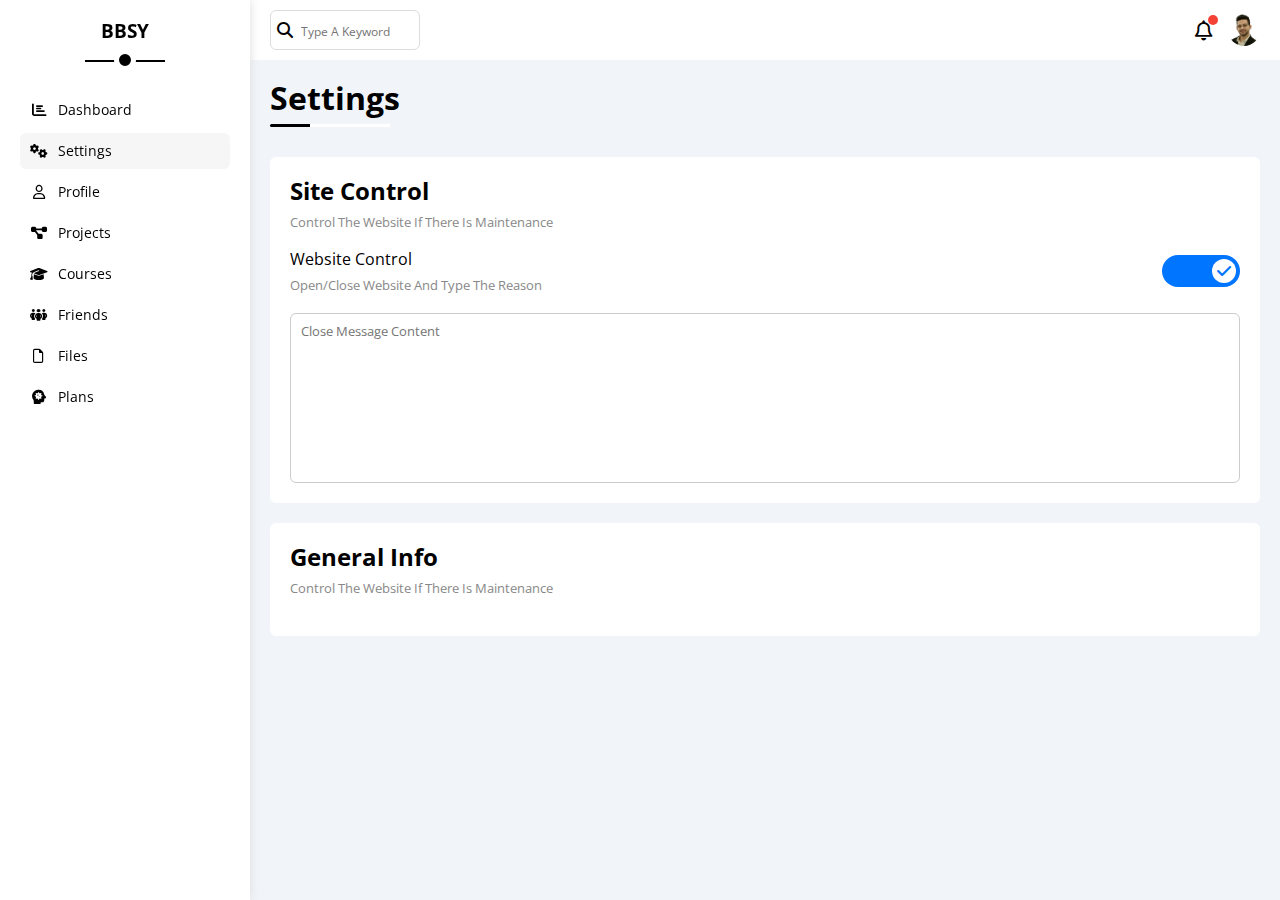
==== settings.html @ 74d94eee "Upload" ====
<html lang="en">

<head>
    <meta charset="UTF-8">
    <meta name="viewport" content="width=device-width, initial-scale=1.0">
    <!-- Render All Elements Normally-->
    <link rel="stylesheet" href="CSS/Normalize.css">
    <!-- Framework File-->
    <link rel="stylesheet" href="CSS/framework.css">
    <!-- Font Awesome Library-->
    <link rel="stylesheet" href="CSS/all.min.css">
    <!-- Main Template CSS File -->
    <link rel="stylesheet" href="CSS/Style.css">
    <!-- Google Font -->
    <link rel="preconnect" href="https://fonts.googleapis.com">
    <link rel="preconnect" href="https://fonts.gstatic.com" crossorigin>
    <link href="https://fonts.googleapis.com/css2?family=Open+Sans:wght@300;400;700;800&display=swap" rel="stylesheet">
    <title>Dashboard</title>
</head>

<body>
    <div class="page dis-flex">
        <div class="sidebar bg-white pad-20 pos-fixed">
            <h3 class="txt-c mt-0 pos-rel">BBSY</h3>
            <ul>
                <li>
                    <a href="index.html" class="dis-flex align-center fs-14 c-black rad-6 pad-10">
                        <i class="fa-solid fa-chart-bar fa-fw"></i>
                        <span>Dashboard</span>
                    </a>
                </li>
                <li>
                    <a href="settings.html" class="active dis-flex align-center fs-14 c-black rad-6 pad-10">
                        <i class="fa-solid fa-gears fa-fw"></i>
                        <span>Settings</span>
                    </a>
                </li>
                <li>
                    <a href="profile.html" class="dis-flex align-center fs-14 c-black rad-6 pad-10">
                        <i class="fa-regular fa-user fa-fw"></i>
                        <span>Profile</span>
                    </a>
                </li>
                <li>
                    <a href="projects.html" class="dis-flex align-center fs-14 c-black rad-6 pad-10">
                        <i class="fa-solid fa-diagram-project fa-fw"></i>
                        <span>Projects</span>
                    </a>
                </li>
                <li>
                    <a href="courses.html" class="dis-flex align-center fs-14 c-black rad-6 pad-10">
                        <i class="fa-solid fa-graduation-cap fa-fw"></i>
                        <span>Courses</span>
                    </a>
                </li>
                <li>
                    <a href="friends.html" class="dis-flex align-center fs-14 c-black rad-6 pad-10">
                        <i class="fa-solid fa-people-group fa-fw"></i>
                        <span>Friends</span>

                    </a>
                </li>
                <li>
                    <a href="files.html" class="dis-flex align-center fs-14 c-black rad-6 pad-10">
                        <i class="fa-regular fa-file fa-fw"></i>
                        <span>Files</span>
                    </a>
                </li>
                <li>
                    <a href="plans.html" class="dis-flex align-center fs-14 c-black rad-6 pad-10">
                        <i class="fa-solid fa-head-side-virus fa-fw"></i>
                        <span>Plans</span>
                    </a>
                </li>
            </ul>
        </div>
        <div class="content bg-white w-full">
            <!-- Start Head -->
            <div class="head between-flex bg-white">
                <div class="search pos-rel">
                    <input type="search" placeholder="Type A Keyword" class="pad-10 rad-6">
                </div>
                <div class="icons dis-flex align-center">
                    <span class="notification pos-rel">
                        <i class="fa-regular fa-bell fa-lg"></i>
                    </span>
                    <img src="imgs/4.jpg" alt="">
                </div>
            </div>
            <!-- End Head -->
            <!-- Start Body -->
            <h1 class="pos-rel">Settings</h1>
            <div class="settings-page dis-grid mar-20 gap-20">
                <div class="site-control bg-white pad-20 rad-6">
                    <h2 class="mt-0 mb-10">Site Control</h2>
                    <p class="mt-0 mb-20 c-grey fs-13">Control The Website If There Is Maintenance</p>
                    <div class="control between-flex mb-20">
                        <div class="control-content">
                            <span class="dis-block mt-0 mb-10">Website Control</span>
                            <p class="mt-0 mb-0 c-grey fs-13">Open/Close Website And Type The Reason</p>
                        </div>
                        <div>
                            <label>
                                <input type="checkbox" class="toggle-checkbox pos-rel" checked>
                                <div class="toggle-switch"></div>
                            </label>
                        </div>
                    </div>
                    <textarea class="w-full rad-6 pad-10 fs-13" placeholder="Close Message Content"></textarea>
                </div>
                <div class="general-info bg-white pad-20 rad-6">
                    <h2 class="mt-0 mb-10">General Info</h2>
                    <p class="mt-0 mb-20 c-grey fs-13">Control The Website If There Is Maintenance</p>
                </div>
            </div>
            <!-- End Body -->
        </div>
    </div>
</body>

</html>
---- CSS/framework.css ----
/* Start Fonts */
.fs-13 {
    font-size: 13px;
}

.fs-14 {
    font-size: 14px;
}

.fs-15 {
    font-size: 15px;
}

.fs-16 {
    font-size: 16px;
}

.fs-20 {
    font-size: 20px;
}

.f-bold {
    font-weight: bold;
}

.txt-c {
    text-align: center;
}

@media(max-width: 767px) {
    .txt-c-mobile {
        text-align: center;
    }
}

.txt-l {
    text-align: left;
}

.txt-r {
    text-align: right;
}

/* End Fonts */

/* Start Padding and Margin */
.pad-0 {
    padding: 0;
}

.pad-10 {
    padding: 10px;
}

.pad-18 {
    padding: 18px;
}

.pad-20 {
    padding: 20px;
}

.pt-10 {
    padding-top: 10px;
}

.pt-15 {
    padding-top: 15px;
}

.pb-10 {
    padding-bottom: 10px;
}

.pb-15 {
    padding-bottom: 15px;
}

.pb-20 {
    padding-bottom: 20px;
}

.pb-30 {
    padding-bottom: 30px;
}

.mar-0 {
    margin: 0;
}

.mar-20 {
    margin: 20px;
}

.ml-50 {
    margin-left: 50px;
}

.ml-80 {
    margin-left: 80px;
}

.mt-0 {
    margin-top: 0;
}

.mt-5 {
    margin-top: 5px;
}

.mt-10 {
    margin-top: 10px;
}

.mt-15 {
    margin-top: 15px;
}

.mt-20 {
    margin-top: 20px;
}

.mt-25 {
    margin-top: 25px;
}

.mb-0 {
    margin-bottom: 0;
}

.mb-6 {
    margin-bottom: 6px;
}

.mb-8 {
    margin-bottom: 8px;
}

.mb-10 {
    margin-bottom: 10px;
}

.mb-15 {
    margin-bottom: 15px;
}

.mb-20 {
    margin-bottom: 20px;
}

.mb-30 {
    margin-bottom: 30px;
}

.mb-40 {
    margin-bottom: 40px;
}

.mr-5 {
    margin-right: 5px;
}

.mr-10 {
    margin-right: 10px;
}

.mr-15 {
    margin-right: 15px;
}

/* End Padding and Margin */
/* Start Dimention */
.w-full {
    width: 100%;
}

.w-40 {
    width: 40px;
}

.w-50 {
    width: 50px;
}

.h-40 {
    height: 40px;
}

.h-50 {
    height: 50px;
}

/* End Dimention */

/* Start Border */
.rad-6 {
    border-radius: 6px;
}

.rad-10 {
    border-radius: 10px;
}

.rad-50per {
    border-radius: 50%;
}

.btn-shape {
    padding: 4px 10px;
    border-radius: 6px;
}

/* End Border */

/* Start Colors */
.bg-black {
    background-color: black;
}

.bg-white {
    background-color: white;
}

.bg-eee {
    background-color: #eee;
}

.bg-blue {
    background-color: var(--blue-color);
}

.bg-orange {
    background-color: var(--orange-color);
}

.bg-green {
    background-color: var(--green-color);
}

.bg-red {
    background-color: var(--red-color);
}

.c-black {
    color: black;
}

.c-white {
    color: white;
}

.c-grey {
    color: var(--grey-color);
}

.c-blue {
    color: var(--blue-color);
}

.c-orange {
    color: var(--orange-color);
}

.c-green {
    color: var(--green-color);
}

.c-red {
    color: var(--red-color);
}

/* End Colors */

/* Start Position */
.pos-rel {
    position: relative;
}

.pos-abs {
    position: absolute;
}

.pos-fixed {
    position: fixed;
}

/* End Position */

/* Start Display */
.dis-block {
    display: block;
}

@media(max-width: 767px) {
    .dis-block-mobile {
        display: block;
    }

    .hide-mobile {
        display: none;
    }
}

.dis-inline {
    display: inline;
}

.dis-flex {
    display: flex;
}

.space-between {
    justify-content: space-between;
}

.align-center {
    align-items: center;
}

.flex-col {
    flex-direction: column;
}

.dis-grid {
    display: grid;
}

.gap-20 {
    gap: 20px;
}

/* End Display */

/* Start Components */
.between-flex {
    display: flex;
    justify-content: space-between;
    align-items: center;
}

/* End Components */
---- CSS/Style.css ----
/* Start Globale Rules */
* {
    -webkit-box-sizing: border-box;
    -moz-box-sizing: border-box;
    box-sizing: border-box;
}

:root {
    --blue-color: #0075ff;
    --blue-alt-color: #0d69d5;
    --orange-color: #f59e0b;
    --green-color: #22c55e;
    --red-color: #f44336;
    --grey-color: #888;
    --main-transition: 0.3s;
}

html {
    scroll-behavior: smooth;
}

body {
    font-family: 'Open Sans', sans-serif;
    margin: 0;
    padding: 0;
}

.container {
    padding: 20px;
    margin-left: auto;
    margin-right: auto;
}

ul {
    list-style: none;
    padding: 0;
}

a {
    text-decoration: none;
}

::-webkit-scrollbar {
    width: 15px;
}

::-webkit-scrollbar-track {
    background-color: white;
}

::-webkit-scrollbar-thumb {
    background-color: var(--blue-color);
}

::-webkit-scrollbar-thumb:hover {
    background-color: var(--blue-alt-color);
}

/* End Global Rules */

/* Start Sidebar */
.page {
    min-height: 100vh;
    background-color: #f1f5f9;
}

.page .sidebar {
    height: 100%;
    box-shadow: 0 0 10px #ddd;
}

@media(min-width: 767px) {
    .page .sidebar {
        width: 250px;
    }

    .page .content {
        margin-left: 250px;
    }
}

@media(max-width: 767px) {
    .page .sidebar {
        width: 58px;
        padding: 10px;
    }

    .page .content {
        margin-left: 58px;
    }
}

.page .sidebar h3 {
    margin-bottom: 50px;
}

.page .sidebar h3::before,
.page .sidebar h3::after {
    content: "";
    position: absolute;
    background-color: black;
    left: 50%;
    transform: translateX(-50%);
}

.page .sidebar h3::before {
    bottom: -20px;
    height: 2px;
    width: 80px;
}

.page .sidebar h3::after {
    height: 12px;
    width: 12px;
    bottom: -29px;
    border-radius: 50%;
    border: 5px solid white;
}

.page .sidebar ul li a {
    gap: 10px;
    margin-bottom: 5px;
    transition: var(--main-transition);
}

.page .sidebar ul li a span {
    font-size: 14px;
}

.page .sidebar ul li a.active,
.page .sidebar ul li a:hover {
    background-color: #f6f6f6;
}

@media(max-width: 767px) {
    .page .sidebar h3 {
        font-size: 13px;
        margin-bottom: 15px;
    }

    .page .sidebar h3::before,
    .page .sidebar h3::after {
        display: none;
    }

    .page .sidebar ul li a span {
        display: none;
    }
}

/* End Sidebar */

/* Start Content */

/* Start Dashboard */
.page .content {
    background-color: #f1f5f9;
}

.page .content .head {
    padding: 10px 20px;
}

.page .content .head input {
    padding-left: 30px;
    border: 1px solid #ddd;
    width: 150px;
    transition: var(--main-transition);
}

.page .content .head input::placeholder {
    font-size: 12px;
    transition: var(--main-transition);
}

.page .content .head input:focus {
    outline: 1px solid #ddd;
    width: 180px;
}

.page .content .head input:focus::placeholder {
    font-size: 14px;
    opacity: 0;
}

.page .content .head .search::before {
    position: absolute;
    font-family: "Font Awesome 5 Free";
    font-weight: 900;
    content: "\f002";
    left: 15px;
    top: 50%;
    transform: translate(-50%, -50%);
    cursor: pointer;
}

.page .content .head .icons .notification {
    cursor: pointer;
}

.page .content .head .icons .notification::after {
    position: absolute;
    content: "";
    width: 10px;
    height: 10px;
    border-radius: 50%;
    background-color: var(--red-color);
    top: -15px;
    right: -5px;
}

.page .content .head .icons img {
    width: 32px;
    height: 32px;
    border-radius: 50%;
    transform: scaleX(-1);
    margin-left: 15px;
}

.page h1 {
    margin: 20 20 40px;
}

.page h1::before,
.page h1::after {
    content: "";
    position: absolute;
    height: 3px;
    bottom: -10px;
    left: 0;
}

.page h1::before {
    background-color: white;
    width: 120px;
    border-top-left-radius: 5px;
    border-bottom-left-radius: 5px;
}

.page h1::after {
    background-color: black;
    width: 40px;
    border-top-left-radius: 5px;
    border-bottom-left-radius: 5px;
}

.wrapper {
    grid-template-columns: repeat(auto-fill, minmax(450px, 1fr));
    margin-left: 20px;
    margin-right: 20px;
}

@media(max-width: 767px) {
    .wrapper {
        grid-template-columns: minmax(200px, 1fr);
        margin-left: 10px;
        margin-right: 10px;
        gap: 10px;
    }
}

.wrapper>div {
    overflow: hidden;
}

.wrapper .welcome .box-header .heading {
    font-size: 28px;
    font-weight: bold;
}

.wrapper .welcome span {
    color: var(--grey-color);
    font-weight: normal;
    display: block;
}

.wrapper .welcome .box-header>img {
    width: 200px;
    margin-bottom: -10px;
}

.wrapper .welcome>img {
    width: 70px;
    height: 70px;
    border-radius: 50%;
    margin-top: -35px;
    margin-left: 20px;
    border: 2px solid white;
    box-shadow: 0 0 5px #ddd;
}

@media(max-width: 767px) {
    .wrapper .welcome>img {
        margin-left: auto;
        margin-right: auto;
        display: block;
    }
}

.wrapper .welcome .contain {
    margin-top: 20px;
    margin-bottom: 20px;
    padding: 20px;
    border-top: 1px solid #eee;
    border-bottom: 1px solid #eee;
}

@media(min-width: 768px) {
    .wrapper .contain {
        display: flex;
    }
}

.wrapper .welcome .contain p {
    flex: 1;
    font-weight: bold;
    margin: 0;
}

@media(max-width: 768px) {
    .wrapper .welcome .contain p:not(:last-child) {
        margin-bottom: 20px;
    }
}

.wrapper .welcome>a {
    background-color: var(--blue-color);
    padding: 4px 10px;
    margin: 0 15px 15px auto;
    width: fit-content;
    transition: var(--main-transition);
}

.wrapper .welcome>a:hover {
    background-color: var(--blue-alt-color);
}

.wrapper .quick-draft input,
.wrapper .quick-draft textarea {
    border: none;
}

.wrapper .quick-draft textarea {
    resize: none;
    min-height: 180px;
}

.wrapper .quick-draft input:focus,
.wrapper .quick-draft textarea:focus {
    outline: none;
}

.wrapper .quick-draft a {
    padding: 4px 10px;
    background-color: var(--blue-color);
    transition: var(--main-transition);
    width: fit-content;
    margin: 0 0 15px auto;
    cursor: pointer;
}

.wrapper .quick-draft a:hover {
    background-color: var(--blue-alt-color);
}

/* Start Yearly Targets */
.wrapper .yearly-targets>div {
    margin-left: 100px;
}

.wrapper .yearly-targets>div::before {
    font-family: "Font Awesome 5 Free";
    font-weight: 900;
    position: absolute;
    width: 80px;
    height: 80px;
    left: -100px;
    display: flex;
    justify-content: center;
    align-items: center;
    font-size: 20px;
}

.wrapper .yearly-targets>div:first-of-type:before {
    content: '\24';
    background-color: rgb(0 117 255 / 20%);
    color: var(--blue-color);
}

.wrapper .yearly-targets>div:nth-of-type(2)::before {
    content: '\f121';
    background-color: rgb(245 158 11 / 20%);
    color: var(--orange-color);
}

.wrapper .yearly-targets>div:last-of-type::before {
    content: '\f007';
    background-color: rgb(34 197 94 / 20%);
    color: var(--green-color);
}

.wrapper .yearly-targets>div .progress {
    height: 5px;
}

.wrapper .yearly-targets>div:first-of-type .progress {
    background-color: rgb(0 117 255 / 20%);
}

.wrapper .yearly-targets>div:nth-of-type(2) .progress {
    background-color: rgb(245 158 11 / 20%);
}

.wrapper .yearly-targets>div:last-of-type .progress {
    background-color: rgb(34 197 94 / 20%);
}

.wrapper .yearly-targets>div .progress span {
    position: absolute;
    height: 5px;
    left: 0;
}

.wrapper .yearly-targets>div .progress span::after {
    position: absolute;
    right: -19px;
    top: -41px;
    padding: 4px 6px;
    color: white;
    border-radius: 6px;
    font-size: 14px
}

.wrapper .yearly-targets>div:first-of-type .progress>span::after {
    content: "80%";
    background-color: var(--blue-color);
}

.wrapper .yearly-targets>div:nth-of-type(2) .progress>span::after {
    content: "55%";
    background-color: var(--orange-color);
}

.wrapper .yearly-targets>div:last-of-type .progress>span::after {
    content: "75%";
    background-color: var(--green-color);
}

.wrapper .yearly-targets>div .progress span::before {
    position: absolute;
    content: "";
    right: -5px;
    top: -16px;
    border-style: solid;
    border-width: 6px;
}

.wrapper .yearly-targets>div:first-of-type .progress>span::before {
    border-color: var(--blue-color) transparent transparent transparent;
}

.wrapper .yearly-targets>div:nth-of-type(2) .progress>span::before {
    border-color: var(--orange-color) transparent transparent transparent;
}

.wrapper .yearly-targets>div:last-of-type .progress>span::before {
    border-color: var(--green-color) transparent transparent transparent;
}

/* End Yearly Targets */

/* Start Tickets Statistics */
.tickets-statistics .tickets-holder {
    grid-template-columns: repeat(auto-fill, minmax(180px, 1fr));
}

.tickets-statistics .tickets-holder .box {
    border: 1px solid #ddd
}

/* End Tickets Statistics */
/* Start Latest News */
@media(max-width: 767px) {
    .wrapper .latest-news .row div:last-of-type {
        width: fit-content;
        margin: 10px auto;
    }

    .wrapper .latest-news .row img {
        margin-bottom: 10px;
    }
}

@media(min-width: 768px) {
    .wrapper .latest-news .row {
        display: flex;
        align-items: center;
    }

    .wrapper .latest-news .row img {
        margin-right: 15px;
    }
}

.wrapper .latest-news .row:not(:last-of-type) {
    padding-bottom: 20px;
    position: relative;
}

.wrapper .latest-news .row:not(:last-of-type)::before {
    position: absolute;
    content: "";
    width: 100%;
    height: 1px;
    bottom: 0;
    left: 0;
    background-color: #eee;
}

.wrapper .latest-news .row img {
    width: 100px;
}

.wrapper .latest-news .row .info {
    flex-grow: 1;
}

/* End Latest News */
/* Start Latest Tasks */
.wrapper .latest-tasks .line:not(:last-of-type) {
    padding-bottom: 15px;
    border-bottom: 1px solid #eee;
}

.wrapper .latest-tasks .line:nth-of-type(4) h2,
.wrapper .latest-tasks .line:nth-of-type(4) p {
    text-decoration: line-through;
    opacity: 0.3;
}

.wrapper .latest-tasks .line i {
    cursor: pointer;
}

.wrapper .latest-tasks .line:nth-of-type(4) i {
    opacity: 0.3;
}

/* End Latest Tasks */

/* Start Latest Uploads */
.wrapper .latest-uploads ul li:not(:last-of-type) {
    border-bottom: 1px solid #eee;
}

/* End Latest Uploads */
/* Start last-progress */
.wrapper .last-progress ul::before {
    position: absolute;
    content: "";
    left: 10px;
    width: 2px;
    height: 100%;
    background-color: var(--blue-color);
    border-top-left-radius: 5px;
    border-top-right-radius: 5px;
    border-bottom-left-radius: 5px;
    border-bottom-right-radius: 5px;
}

.wrapper .last-progress ul li::before {
    content: "";
    width: 20px;
    height: 20px;
    border: 2px solid white;
    border-radius: 50%;
    background-color: white;
    outline: 2px solid var(--blue-color);
    margin-right: 15px;
    z-index: 1;
}

.wrapper .last-progress ul li.done::before {
    background-color: var(--blue-color);
}

.wrapper .last-progress ul li.current::before {
    animation: change-color 0.8s infinite alternate;
}

.wrapper .last-progress .launch-icon {
    position: absolute;
    bottom: 0;
    right: 0;
    width: 150px;
    opacity: 0.1;
}

/* Start Animation */
@keyframes change-color {
    from {
        background-color: white;
    }

    to {
        background-color: var(--blue-color);
    }
}

/* End Animation */

/* End last-progress */

/* Start Reminders */

.wrapper .reminders ul li .key {
    display: block;
    border-radius: 50%;
    width: 15px;
    height: 15px;
    left: 0;
}

.wrapper .reminders ul li:first-of-type .key {
    background-color: var(--blue-color);
}

.wrapper .reminders ul li .rem {
    padding-left: 20px;
}

.wrapper .reminders ul li:first-of-type .rem {
    border-left: 2px solid var(--blue-color);
}

.wrapper .reminders ul li:nth-of-type(2) .rem {
    border-left: 2px solid var(--green-color);
}

.wrapper .reminders ul li:nth-of-type(3) .rem {
    border-left: 2px solid var(--orange-color);
}

.wrapper .reminders ul li:last-of-type .rem {
    border-left: 2px solid var(--red-color);
}

/* End Reminders */

/* Start Post */
.wrapper .latest-post .heading {
    border-bottom: 1px solid #eee;
}

.wrapper .latest-post>p {
    line-height: 1.8;
    border-bottom: 1px solid #eee;
}

@media(max-width: 767px) {
    .wrapper .latest-post>p {
        text-align: center;
    }
}

/* End Post */
/* Start social stats */
.wrapper .social-stats>div:first-of-type {
    background-color: hsl(203, 89%, 53%, 0.2);
}

.wrapper .social-stats>div:nth-of-type(2) {
    background-color: hsl(214, 89%, 52%, 0.2);
}

.wrapper .social-stats>div:nth-of-type(3) {
    background-color: hsl(0, 100%, 50%, 0.2);
}

.wrapper .social-stats>div:last-of-type {
    background-color: hsl(201, 100%, 35%, 0.2);
}

.wrapper .social-stats>div:first-of-type a {
    background-color: #1ca0f2;
}

.wrapper .social-stats>div:nth-of-type(2) a {
    background-color: #1876f2;
}

.wrapper .social-stats>div:nth-of-type(3) a {
    background-color: #ff0000;
}

.wrapper .social-stats>div:last-of-type a {
    background-color: #0074b3;
}

.wrapper .social-stats .twitter .icon {
    color: #1ca0f2;
}

.wrapper .social-stats .facebook .icon {
    color: #1876f2;
}

.wrapper .social-stats .youtube .icon {
    color: #ff0000;
}

.wrapper .social-stats .linked-in .icon {
    color: #0074b3;
}

.wrapper .social-stats div::before {
    position: absolute;
    font-family: "Font Awesome 5 brands";
    font-weight: 900;
    width: 50px;
    height: 100%;
    display: flex;
    align-items: center;
    justify-content: center;
    left: 0;
    color: white;
    font-size: 30px;
    transition: var(--main-transition);
}

.wrapper .social-stats .twitter::before {
    content: "\f099";
    background-color: #1ca0f2;
}

.wrapper .social-stats .facebook::before {
    content: "\f39e";
    background-color: #1876f2;
}

.wrapper .social-stats .youtube::before {
    content: "\f167";
    background-color: #ff0000;
}

.wrapper .social-stats .linked-in::before {
    content: "\f08c";
    background-color: #0074b3;
}

.wrapper .social-stats div:hover::before {
    transform: rotate(5deg);
}

/* Start Projects table */
@media(max-width: 767px) {
    .content .projects {
        margin: 10px;
    }
}

@media(min-width: 768px) {
    .content .projects {
        margin: 20px;
    }
}

.content .projects .responsive-table {
    overflow-x: auto;
}

.content .projects .responsive-table table {
    min-width: 1000px;
    border-spacing: 0;
}

.content .projects table td {
    padding: 15px;
    transition: var(--main-transition);
}

.content .projects table tr:hover td {
    background-color: #FAF7F7;
}

.content .projects table tbody td {
    border-bottom: 1px solid #eee;
    border-left: 1px solid #eee;
}

.content .projects table tbody td:last-child {
    border-right: 1px solid #eee;
}

.content .projects table img:not(:first-child) {
    margin-left: -20px;
}

.content .projects table img {
    width: 32px;
    height: 32px;
    border-radius: 50%;
    border: 3px solid white;
}

/* End Projects table */

/* End Dashboard */

/* Start Settings */

/* Start Toggle Checkbox */
.toggle-checkbox {
    -webkit-appearance: none;
    appearance: none;
}

.toggle-switch {
    background-color: #ccc;
    width: 78px;
    height: 32px;
    border-radius: 16px;
    position: relative;
    transition: 0.3s;
    cursor: pointer;
}

.toggle-switch::before {
    content: "\f00d";
    font-family: "Font Awesome 5 Free";
    font-weight: 900;
    color: #aaa;
    display: flex;
    align-items: center;
    justify-content: center;
    position: absolute;
    width: 24px;
    height: 24px;
    border-radius: 50%;
    background-color: white;
    left: 4px;
    top: 4px;
    transition: var(--main-transition);
    cursor: pointer;
}

.toggle-checkbox:checked+.toggle-switch {
    background-color: var(--blue-color);
}

.toggle-checkbox:checked+.toggle-switch::before {
    left: 50px;
    content: "\f00c";
    color: var(--blue-color);
}

/* End Toggle Checkbox */
/* Start Site Control */
.settings-page {
    grid-template-columns: repeat(auto-fill, minmax(500px, 1fr))
}

@media(max-width: 767px) {
    .settings-page {
        grid-template-columns: minmax(100px, 1fr);
    }
}

.site-control textarea {
    height: 170px;
    resize: none;
    border: 1px solid #ccc;
}

.site-control textarea:focus {
    outline: none;
}

/* End Site Control */


/* End Settings */

/* End Content */
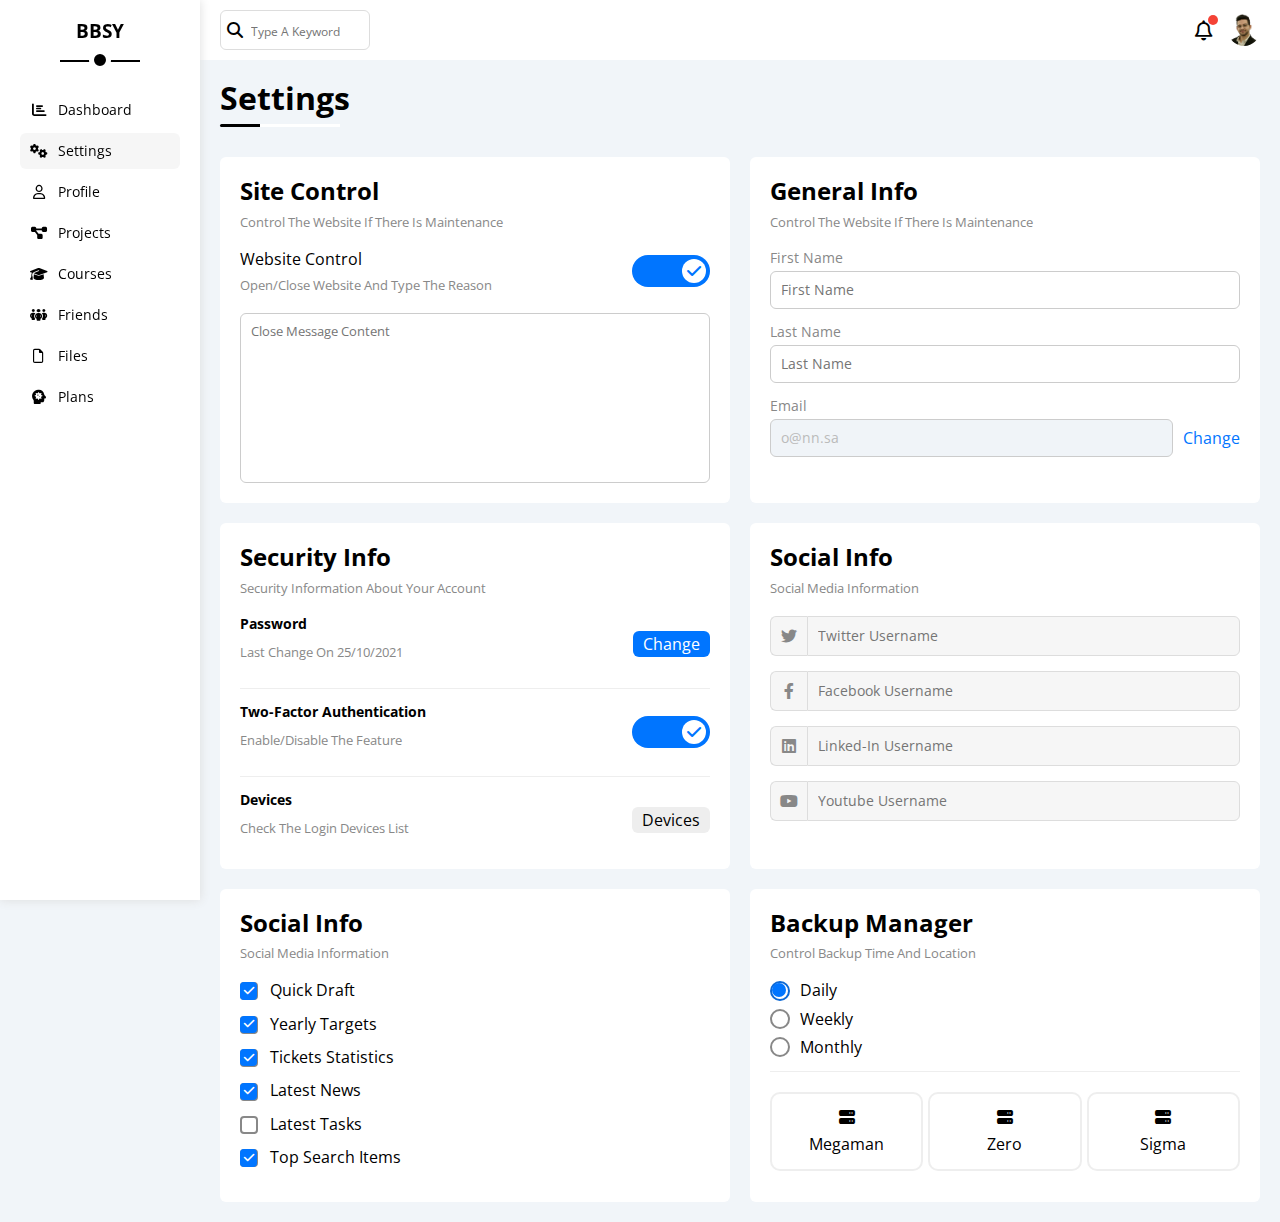
==== commit d9cb9f78: "Upload Settings" ====
--- a/settings.html
+++ b/settings.html
@@ -74,7 +74,7 @@
                 </li>
             </ul>
         </div>
-        <div class="content bg-white w-full">
+        <div class="content">
             <!-- Start Head -->
             <div class="head between-flex bg-white">
                 <div class="search pos-rel">
@@ -96,7 +96,7 @@
                     <p class="mt-0 mb-20 c-grey fs-13">Control The Website If There Is Maintenance</p>
                     <div class="control between-flex mb-20">
                         <div class="control-content">
-                            <span class="dis-block mt-0 mb-10">Website Control</span>
+                            <span class="dis-block mar-0 mt-0 mb-10">Website Control</span>
                             <p class="mt-0 mb-0 c-grey fs-13">Open/Close Website And Type The Reason</p>
                         </div>
                         <div>
@@ -111,11 +111,140 @@
                 <div class="general-info bg-white pad-20 rad-6">
                     <h2 class="mt-0 mb-10">General Info</h2>
                     <p class="mt-0 mb-20 c-grey fs-13">Control The Website If There Is Maintenance</p>
-                </div>
+                    <Label class="dis-block fs-14 c-grey mb-5">First Name</Label>
+                    <input type="text" placeholder="First Name"
+                        class="w-full fs-14 mb-15 rad-6 pad-10 border-none border-ccc">
+                    <label class="dis-block fs-14 c-grey mb-5">Last Name</label>
+                    <input type="text" placeholder="Last Name"
+                        class="w-full fs-14 mb-15 rad-6 pad-10 border-none border-ccc">
+                    <label class="dis-block fs-14 c-grey mb-5">Email</label>
+                    <div class="email between-flex ">
+                        <input type="Email" value="o@nn.sa"
+                            class="w-full fs-14 mr-10 rad-6 pad-10 border-none border-ccc" disabled>
+                        <a href="#" class="c-blue fs-16">Change</a>
+                    </div>
+                </div>
+                <div class="security-info bg-white pad-20 rad-6">
+                    <h2 class="mt-0 mb-10">Security Info</h2>
+                    <p class="mt-0 mb-20 c-grey fs-13">Security Information About Your Account</p>
+                    <div class="line between-flex pb-15 mb-15">
+                        <div class="text">
+                            <span class="dis-block fs-14 f-bold mb-10">Password</span>
+                            <p class="c-grey fs-13">Last Change On 25/10/2021</p>
+                        </div>
+                        <a href="#" class="btn-shape bg-blue c-white">Change</a>
+                    </div>
+                    <div class="line between-flex pb-15 mb-15">
+                        <div class="text">
+                            <span class="dis-block fs-14 f-bold mb-10">Two-Factor Authentication</span>
+                            <p class="c-grey fs-13">Enable/Disable The Feature</p>
+                        </div>
+                        <div>
+                            <label>
+                                <input type="checkbox" class="toggle-checkbox pos-rel" checked>
+                                <div class="toggle-switch"></div>
+                            </label>
+                        </div>
+                    </div>
+                    <div class="line between-flex">
+                        <div class="text">
+                            <span class="dis-block fs-14 f-bold mb-10">Devices</span>
+                            <p class="c-grey fs-13">Check The Login Devices List</p>
+                        </div>
+                        <a href="#" class="btn-shape bg-eee c-black">Devices</a>
+                    </div>
+                </div>
+                <div class="social-info bg-white pad-20 rad-6">
+                    <h2 class="mt-0 mb-10">Social Info</h2>
+                    <p class="mt-0 mb-20 c-grey fs-13">Social Media Information</p>
+                    <div class="dis-flex align-center mb-15">
+                        <i class="fa-brands fa-twitter c-grey"></i>
+                        <input type="text" placeholder="Twitter Username" class="fs-14 pad-10 border-none w-full">
+                    </div>
+                    <div class="dis-flex align-center mb-15">
+                        <i class="fa-brands fa-facebook-f c-grey"></i>
+                        <input type="text" placeholder="Facebook Username" class="fs-14 pad-10 border-none w-full">
+                    </div>
+                    <div class="dis-flex align-center mb-15">
+                        <i class="fa-brands fa-linkedin c-grey"></i>
+                        <input type="text" placeholder="Linked-In Username" class="fs-14 pad-10 border-none w-full">
+                    </div>
+                    <div class="dis-flex align-center mb-15">
+                        <i class="fa-brands fa-youtube c-grey"></i>
+                        <input type="text" placeholder="Youtube Username" class="fs-14 pad-10 border-none w-full">
+                    </div>
+                </div>
+                <div class="widgets-control bg-white pad-20 rad-6">
+                    <h2 class="mt-0 mb-10">Social Info</h2>
+                    <p class="mt-0 mb-20 c-grey fs-13">Social Media Information</p>
+                    <div class="control dis-flex align-center mb-15">
+                        <input type="checkbox" id="one" checked>
+                        <label for="one">Quick Draft</label>
+                    </div>
+                    <div class="control dis-flex align-center mb-15">
+                        <input type="checkbox" id="two" checked>
+                        <label for="two">Yearly Targets</label>
+                    </div>
+                    <div class="control dis-flex align-center mb-15">
+                        <input type="checkbox" id="three" checked>
+                        <label for="three">Tickets Statistics</label>
+                    </div>
+                    <div class="control dis-flex align-center mb-15">
+                        <input type="checkbox" id="four" checked>
+                        <label for="four">Latest News</label>
+                    </div>
+                    <div class="control dis-flex align-center mb-15">
+                        <input type="checkbox" id="five">
+                        <label for="five">Latest Tasks</label>
+                    </div>
+                    <div class="control dis-flex align-center mb-15">
+                        <input type="checkbox" id="six" checked>
+                        <label for="six">Top Search Items</label>
+                    </div>
+                </div>
+                <div class="backup-manager bg-white pad-20 rad-6">
+                    <h2 class="mt-0 mb-10">Backup Manager</h2>
+                    <p class="mt-0 mb-20 c-grey fs-13">Control Backup Time And Location</p>
+                    <div class="line">
+                        <input type="radio" name="Daily" id="Daily" checked>
+                        <label for="Daily">Daily</label>
+                    </div>
+                    <div class="line">
+                        <input type="radio" name="Weekly" id="Weekly">
+                        <label for="Weekly">Weekly</label>
+                    </div>
+                    <div class="line">
+                        <input type="radio" name="Monthly" id="Monthly">
+                        <label for="Monthly">Monthly</label>
+                    </div>
+                    <div class="servers dis-flex align-center gap-5 txt-c">
+                        <input type="radio" name="servers" id="server-one">
+                        <div class="server mb-15px rad-10 w-full">
+                            <label class="dis-block mar-15" for="server-one">
+                                <i class="fa-solid fa-server dis-block mb-10"></i>
+                                <span class="dis-block">Megaman</span>
+                            </label>
+                        </div>
+                        <input type="radio" name="servers" id="server-two">
+                        <div class="server mb-15px rad-10 w-full">
+                            <label class="dis-block mar-15" for="server-two">
+                                <i class="fa-solid fa-server dis-block mb-10"></i>
+                                <span class="dis-block">Zero</span>
+                            </label>
+                        </div>
+                        <input type="radio" name="servers" id="server-three">
+                        <div class="server mb-15px rad-10 w-full">
+                            <label class="dis-block mar-15" for="server-three">
+                                <i class="fa-solid fa-server dis-block mb-10"></i>
+                                <span class="dis-block">Sigma</span>
+                            </label>
+                        </div>
+
+                    </div>
+                </div>
+                <!-- End Body -->
             </div>
-            <!-- End Body -->
         </div>
-    </div>
 </body>
 
 </html>--- a/CSS/framework.css
+++ b/CSS/framework.css
@@ -88,6 +88,10 @@
     margin: 0;
 }
 
+.mar-15 {
+    margin: 15px;
+}
+
 .mar-20 {
     margin: 20px;
 }
@@ -128,6 +132,10 @@
     margin-bottom: 0;
 }
 
+.mb-5 {
+    margin-bottom: 5px;
+}
+
 .mb-6 {
     margin-bottom: 6px;
 }
@@ -166,6 +174,18 @@
 
 .mr-15 {
     margin-right: 15px;
+}
+
+.mr-20 {
+    margin-right: 20px;
+}
+
+.mr-25 {
+    margin-right: 25px;
+}
+
+.mr-30 {
+    margin-right: 30px;
 }
 
 /* End Padding and Margin */
@@ -205,6 +225,14 @@
     border-radius: 50%;
 }
 
+.border-none {
+    border: none;
+}
+
+.border-ccc {
+    border: 1px solid #ccc;
+}
+
 .btn-shape {
     padding: 4px 10px;
     border-radius: 6px;
@@ -267,6 +295,10 @@
 
 .c-red {
     color: var(--red-color);
+}
+
+.c-bbb {
+    color: #bbb;
 }
 
 /* End Colors */
@@ -317,12 +349,28 @@
     align-items: center;
 }
 
+.justify-center {
+    justify-content: center;
+}
+
 .flex-col {
     flex-direction: column;
 }
 
+.dis-none {
+    display: none;
+}
+
 .dis-grid {
     display: grid;
+}
+
+.gap-5 {
+    gap: 5px;
+}
+
+.gap-10 {
+    gap: 10px;
 }
 
 .gap-20 {
--- a/CSS/Style.css
+++ b/CSS/Style.css
@@ -71,11 +71,12 @@
 
 @media(min-width: 767px) {
     .page .sidebar {
-        width: 250px;
+        width: 200px;
     }
 
     .page .content {
-        margin-left: 250px;
+        margin-left: 200px;
+        width: calc(100% - 200px);
     }
 }
 
@@ -87,6 +88,7 @@
 
     .page .content {
         margin-left: 58px;
+        width: calc(100% - 58px);
     }
 }
 
@@ -877,7 +879,203 @@
 }
 
 /* End Site Control */
-
+/* Start General Info */
+.general-info input:focus {
+    outline: none;
+}
+
+.general-info .email input {
+    cursor: no-drop;
+    background-color: #f0f4f8;
+    color: #bbb;
+}
+
+/* End General Info */
+
+/* Start Security Info */
+.security-info .line:not(:last-of-type) {
+    border-bottom: 1px solid #eee;
+}
+
+.security-info .line a {
+    transition: var(--main-transition);
+}
+
+.security-info .line:first-of-type a:hover {
+    background-color: var(--blue-alt-color);
+}
+
+/* End Security Info */
+
+/* Start Social Info */
+.social-info i {
+    width: 40px;
+    height: 40px;
+    display: flex;
+    align-items: center;
+    justify-content: center;
+    background-color: #f6f6f6;
+    border: 1px solid #ddd;
+    border-right: none;
+    border-radius: 6px 0 0 6px;
+    transition: var(--main-transition);
+}
+
+.social-info input {
+    height: 40px;
+    background-color: #f6f6f6;
+    border-radius: 0 6px 6px 0;
+    border: 1px solid #ddd;
+    outline: none;
+}
+
+.social-info>div:focus-within i {
+    color: black;
+}
+
+/* End Social Info */
+/* Start widgets control */
+.widgets-control .control input {
+    -webkit-appearance: none;
+    appearance: none;
+}
+
+.widgets-control .control label {
+    padding-left: 30px;
+    position: relative;
+    cursor: pointer;
+}
+
+.widgets-control .control label::before {
+    content: "";
+    position: absolute;
+    left: 0;
+    width: 14px;
+    height: 14px;
+    top: 50%;
+    margin-top: -8px;
+    border: 2px solid var(--grey-color);
+    border-radius: 4px;
+    transition: var(--main-transition);
+}
+
+.widgets-control .control label:hover::before {
+    border-color: var(--blue-alt-color);
+}
+
+.widgets-control .control label::after {
+    content: '\f00c';
+    position: absolute;
+    font-family: 'Font Awesome 6 Free';
+    font-weight: 900;
+    left: 0;
+    top: 50%;
+    margin-top: -8px;
+    display: flex;
+    align-items: center;
+    justify-content: center;
+    background-color: var(--blue-color);
+    color: white;
+    font-size: 12px;
+    width: 17.2px;
+    height: 17.2px;
+    border-radius: 4px;
+    transform: scale(0) rotate(360deg);
+    transition: var(--main-transition);
+}
+
+.widgets-control .control input[type="Checkbox"]:checked+label::after {
+    transform: scale(1);
+}
+
+
+/* End widgets control */
+/* Start Backup Manager */
+.backup-manager .line:not(:last-of-type) {
+    margin-bottom: 10px;
+}
+
+.backup-manager .line input {
+    -webkit-appearance: none;
+    appearance: none;
+    display: none;
+}
+
+.backup-manager .line label {
+    position: relative;
+    padding-left: 30px;
+    cursor: pointer;
+}
+
+.backup-manager .line label::before {
+    content: "";
+    position: absolute;
+    left: 0;
+    border: 2px solid var(--grey-color);
+    border-radius: 50%;
+    width: 16px;
+    height: 16px;
+    top: 50%;
+    margin-top: -9.6px;
+}
+
+.backup-manager .line label::after {
+    content: "";
+    position: absolute;
+    left: 9.4px;
+    margin-left: -7px;
+    top: 50%;
+    margin-top: -7px;
+    width: 14px;
+    height: 14px;
+    background-color: var(--blue-color);
+    border-radius: 50%;
+    transform: scale(0);
+    transition: var(--main-transition);
+}
+
+.backup-manager .line input[type="radio"]:checked+label::after {
+    transform: scale(1);
+}
+
+.backup-manager .line input[type="radio"]:checked+label::before {
+    border-color: var(--blue-alt-color);
+}
+
+.backup-manager .servers {
+    margin-top: 15px;
+    padding-top: 20px;
+    border-top: 1px solid #eee;
+}
+
+@media(max-width: 767px) {
+    .backup-manager .servers {
+        flex-direction: column;
+    }
+}
+
+.backup-manager .servers .server {
+    border: 2px solid #eee;
+}
+
+.backup-manager .servers input[type="radio"] {
+    -webkit-appearance: none;
+    appearance: none;
+    display: none;
+}
+
+.backup-manager .servers input[type="radio"]:checked+.server,
+.backup-manager .servers input[type="radio"]:checked+.server label {
+    border-color: var(--blue-color);
+    color: var(--blue-color);
+}
+
+.backup-manager .servers .server label {
+    cursor: pointer;
+}
+
+
+/* End Backup Manager */
 
 /* End Settings */
 
